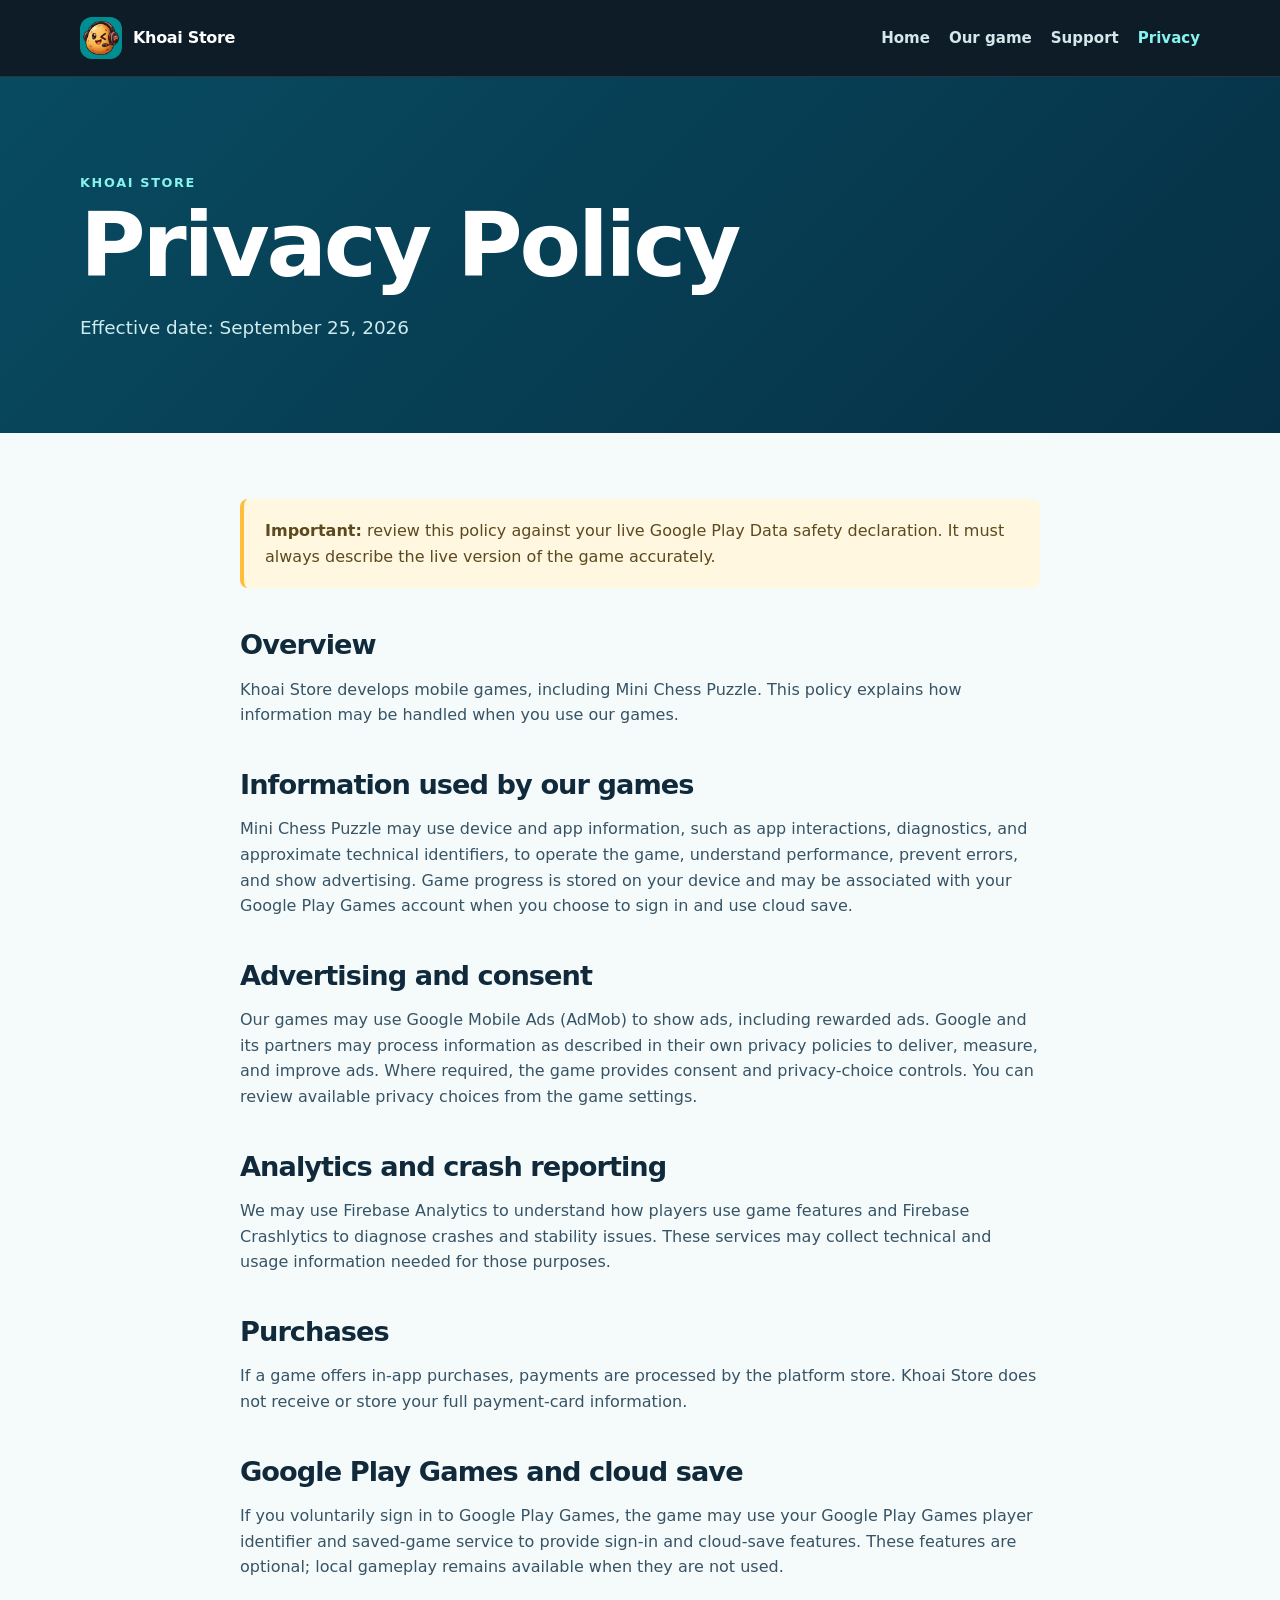
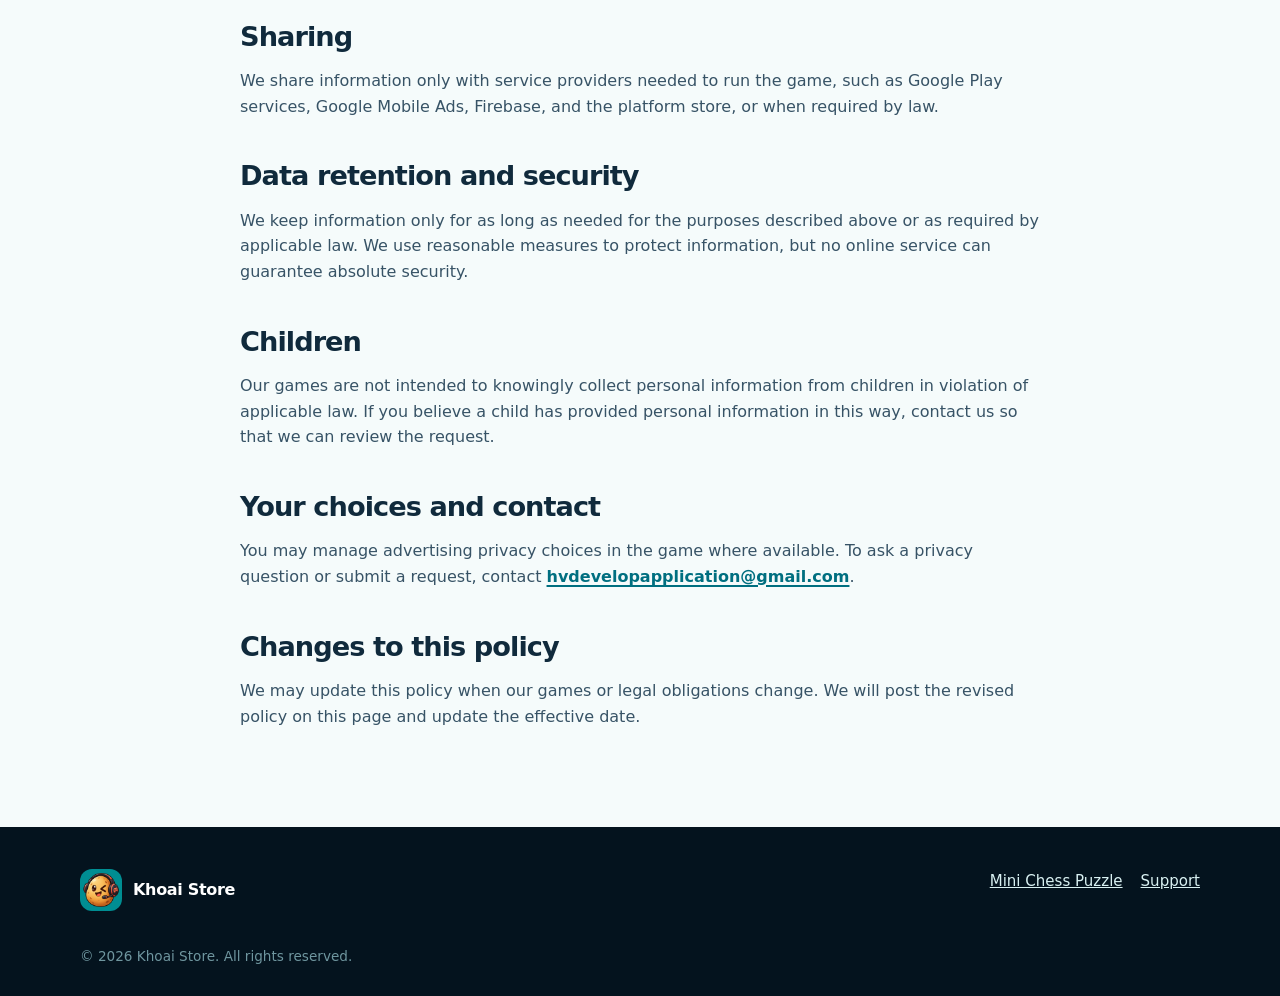
==== privacy-policy.html @ 12cc1ac7 "Publish Khoai Store website" ====
<!doctype html>
<html lang="en">
  <head>
    <meta charset="utf-8" /><meta name="viewport" content="width=device-width, initial-scale=1" />
    <meta name="description" content="Khoai Store privacy policy." /><title>Privacy Policy — Khoai Store</title>
    <link rel="icon" type="image/png" href="4888d496-108e-4d5f-9622-6b7479f78114.png" /><link rel="stylesheet" href="styles.css" />
  </head>
  <body>
    <header class="site-header"><nav class="nav shell" aria-label="Main navigation"><a class="brand" href="index.html"><img src="4888d496-108e-4d5f-9622-6b7479f78114.png" alt="Khoai Store" />Khoai Store</a><div class="nav-links"><a href="index.html">Home</a><a href="apps/mini-chess-puzzle.html">Our game</a><a href="support.html">Support</a><a href="privacy-policy.html" aria-current="page">Privacy</a></div></nav></header>
    <main><section class="page-hero"><div class="shell"><span class="eyebrow">Khoai Store</span><h1>Privacy Policy</h1><p>Effective date: September 25, 2026</p></div></section><article class="content"><div class="notice"><strong>Important:</strong> review this policy against your live Google Play Data safety declaration. It must always describe the live version of the game accurately.</div><h2>Overview</h2><p>Khoai Store develops mobile games, including Mini Chess Puzzle. This policy explains how information may be handled when you use our games.</p><h2>Information used by our games</h2><p>Mini Chess Puzzle may use device and app information, such as app interactions, diagnostics, and approximate technical identifiers, to operate the game, understand performance, prevent errors, and show advertising. Game progress is stored on your device and may be associated with your Google Play Games account when you choose to sign in and use cloud save.</p><h2>Advertising and consent</h2><p>Our games may use Google Mobile Ads (AdMob) to show ads, including rewarded ads. Google and its partners may process information as described in their own privacy policies to deliver, measure, and improve ads. Where required, the game provides consent and privacy-choice controls. You can review available privacy choices from the game settings.</p><h2>Analytics and crash reporting</h2><p>We may use Firebase Analytics to understand how players use game features and Firebase Crashlytics to diagnose crashes and stability issues. These services may collect technical and usage information needed for those purposes.</p><h2>Purchases</h2><p>If a game offers in-app purchases, payments are processed by the platform store. Khoai Store does not receive or store your full payment-card information.</p><h2>Google Play Games and cloud save</h2><p>If you voluntarily sign in to Google Play Games, the game may use your Google Play Games player identifier and saved-game service to provide sign-in and cloud-save features. These features are optional; local gameplay remains available when they are not used.</p><h2>Sharing</h2><p>We share information only with service providers needed to run the game, such as Google Play services, Google Mobile Ads, Firebase, and the platform store, or when required by law.</p><h2>Data retention and security</h2><p>We keep information only for as long as needed for the purposes described above or as required by applicable law. We use reasonable measures to protect information, but no online service can guarantee absolute security.</p><h2>Children</h2><p>Our games are not intended to knowingly collect personal information from children in violation of applicable law. If you believe a child has provided personal information in this way, contact us so that we can review the request.</p><h2>Your choices and contact</h2><p>You may manage advertising privacy choices in the game where available. To ask a privacy question or submit a request, contact <a class="text-link" href="mailto:hvdevelopapplication@gmail.com">hvdevelopapplication@gmail.com</a>.</p><h2>Changes to this policy</h2><p>We may update this policy when our games or legal obligations change. We will post the revised policy on this page and update the effective date.</p></article></main>
    <footer class="site-footer"><div class="shell"><div class="footer-row"><div><a class="brand" href="index.html"><img src="4888d496-108e-4d5f-9622-6b7479f78114.png" alt="" />Khoai Store</a></div><div class="footer-links"><a href="apps/mini-chess-puzzle.html">Mini Chess Puzzle</a><a href="support.html">Support</a></div></div><p class="copyright">© 2026 Khoai Store. All rights reserved.</p></div></footer>
  </body>
</html>
---- styles.css ----
:root {
  --navy: #071f30;
  --navy-deep: #04131e;
  --teal: #00b6bd;
  --teal-soft: #86f3ee;
  --gold: #ffbd3b;
  --coral: #ff6b58;
  --paper: #f5fbfb;
  --ink: #102a3c;
  --muted: #557083;
  --line: #cde3e4;
  --white: #fff;
  --shadow: 0 16px 40px rgba(4, 30, 45, .14);
}

* { box-sizing: border-box; }
html { scroll-behavior: smooth; }
body { margin: 0; color: var(--ink); background: var(--paper); font-family: Inter, ui-sans-serif, system-ui, -apple-system, BlinkMacSystemFont, "Segoe UI", sans-serif; font-size: 16px; line-height: 1.6; }
a { color: inherit; }
img { display: block; max-width: 100%; }
.shell { width: min(1120px, calc(100% - 40px)); margin: 0 auto; }
.site-header { background: rgba(4, 19, 30, .96); color: var(--white); position: sticky; top: 0; z-index: 10; border-bottom: 1px solid rgba(255,255,255,.11); backdrop-filter: blur(12px); }
.nav { min-height: 76px; display: flex; align-items: center; justify-content: space-between; gap: 22px; }
.brand { display: flex; align-items: center; gap: 11px; color: var(--white); font-weight: 800; text-decoration: none; letter-spacing: -.02em; }
.brand img { width: 42px; height: 42px; border-radius: 12px; }
.nav-links { display: flex; flex-wrap: wrap; gap: 19px; align-items: center; }
.nav-links a { color: #d5e7ea; font-size: .94rem; font-weight: 650; text-decoration: none; }
.nav-links a:hover, .nav-links a[aria-current="page"] { color: var(--teal-soft); }
.hero { min-height: 610px; color: var(--white); background: linear-gradient(90deg, rgba(4,19,30,.9) 0%, rgba(4,19,30,.6) 44%, rgba(4,19,30,.05) 80%), url('khoai-store-developer-header-4096x2304.jpg') center / cover; display: grid; align-items: end; }
.hero-content { padding: 90px 0 84px; max-width: 660px; }
.eyebrow { color: var(--teal-soft); text-transform: uppercase; letter-spacing: .13em; font-weight: 800; font-size: .8rem; }
h1, h2, h3 { line-height: 1.12; letter-spacing: -.035em; margin: 0; }
h1 { font-size: clamp(3rem, 7vw, 5.6rem); }
h2 { font-size: clamp(2rem, 4vw, 3.1rem); }
h3 { font-size: 1.25rem; }
.hero p { font-size: clamp(1.1rem, 2vw, 1.28rem); margin: 22px 0 30px; max-width: 590px; color: #ecf9fa; }
.button { display: inline-flex; align-items: center; justify-content: center; border-radius: 999px; padding: 13px 20px; background: var(--gold); color: #1d2732; text-decoration: none; font-weight: 800; box-shadow: 0 8px 20px rgba(0,0,0,.2); }
.button:hover { transform: translateY(-2px); }
.button.secondary { background: transparent; color: var(--white); box-shadow: inset 0 0 0 1px rgba(255,255,255,.58); margin-left: 10px; }
.section { padding: 84px 0; }
.section-head { display: flex; gap: 24px; justify-content: space-between; align-items: end; margin-bottom: 34px; }
.section-head p { max-width: 480px; color: var(--muted); margin: 0; }
.app-card { overflow: hidden; display: grid; grid-template-columns: .93fr 1.07fr; background: var(--white); border: 1px solid var(--line); border-radius: 24px; box-shadow: var(--shadow); }
.app-art { min-height: 315px; background: linear-gradient(135deg, #005a72, #009ba5); display: grid; place-items: center; padding: 40px; }
.app-art img { width: min(250px, 70%); filter: drop-shadow(0 18px 16px rgba(0,0,0,.28)); border-radius: 25%; }
.app-info { padding: 46px; display: flex; flex-direction: column; align-items: flex-start; justify-content: center; }
.app-info p { color: var(--muted); max-width: 500px; }
.text-link { color: #006f80; font-weight: 800; text-decoration-thickness: 2px; text-underline-offset: 3px; }
.feature-grid { display: grid; grid-template-columns: repeat(3, 1fr); gap: 20px; }
.feature { padding: 25px; background: #eaf7f7; border-radius: 18px; border: 1px solid #d4eeee; }
.feature p { margin-bottom: 0; color: var(--muted); }
.cta-band { background: var(--navy); color: var(--white); padding: 66px 0; }
.cta-band .shell { display: flex; align-items: center; justify-content: space-between; gap: 30px; }
.cta-band p { color: #c0d6dd; max-width: 560px; margin-bottom: 0; }
.page-hero { color: var(--white); background: linear-gradient(135deg, #084b61, #063045); padding: 92px 0 72px; }
.page-hero p { max-width: 680px; color: #cfebed; font-size: 1.15rem; }
.content { width: min(800px, calc(100% - 40px)); margin: 0 auto; padding: 66px 0 82px; }
.content h2 { font-size: 1.7rem; margin: 42px 0 12px; }
.content h3 { margin: 26px 0 8px; }
.content p, .content li { color: #375366; }
.content li { margin: 7px 0; }
.notice { padding: 19px 21px; border-left: 4px solid var(--gold); border-radius: 8px; background: #fff7df; color: #5d491e; }
.app-page-card { display: grid; grid-template-columns: 200px 1fr; gap: 34px; padding: 36px; border: 1px solid var(--line); background: var(--white); border-radius: 22px; box-shadow: var(--shadow); }
.app-page-card img { border-radius: 22%; }
.site-footer { color: #bed5da; background: var(--navy-deep); padding: 42px 0 28px; }
.footer-row { display: flex; justify-content: space-between; align-items: start; gap: 32px; }
.footer-row p { color: #9ebac0; margin: 9px 0 0; max-width: 470px; }
.footer-links { display: flex; gap: 18px; flex-wrap: wrap; }
.footer-links a { color: #d9f1f2; font-size: .94rem; }
.copyright { color: #6f969f; font-size: .85rem; margin: 35px 0 0; }

@media (max-width: 700px) {
  .shell { width: min(100% - 30px, 1120px); }
  .nav { padding: 12px 0; align-items: start; }
  .nav-links { justify-content: flex-end; gap: 10px 15px; }
  .hero { min-height: 570px; background-position: 62% center; }
  .hero-content { padding: 70px 0 58px; }
  .button.secondary { margin: 12px 0 0; }
  .section { padding: 58px 0; }
  .section-head, .cta-band .shell, .footer-row { display: block; }
  .section-head p { margin-top: 15px; }
  .app-card, .app-page-card { grid-template-columns: 1fr; }
  .app-art { min-height: 235px; }
  .app-info, .app-page-card { padding: 29px; }
  .feature-grid { grid-template-columns: 1fr; }
  .cta-band .button { margin-top: 24px; }
  .footer-links { margin-top: 26px; }
}
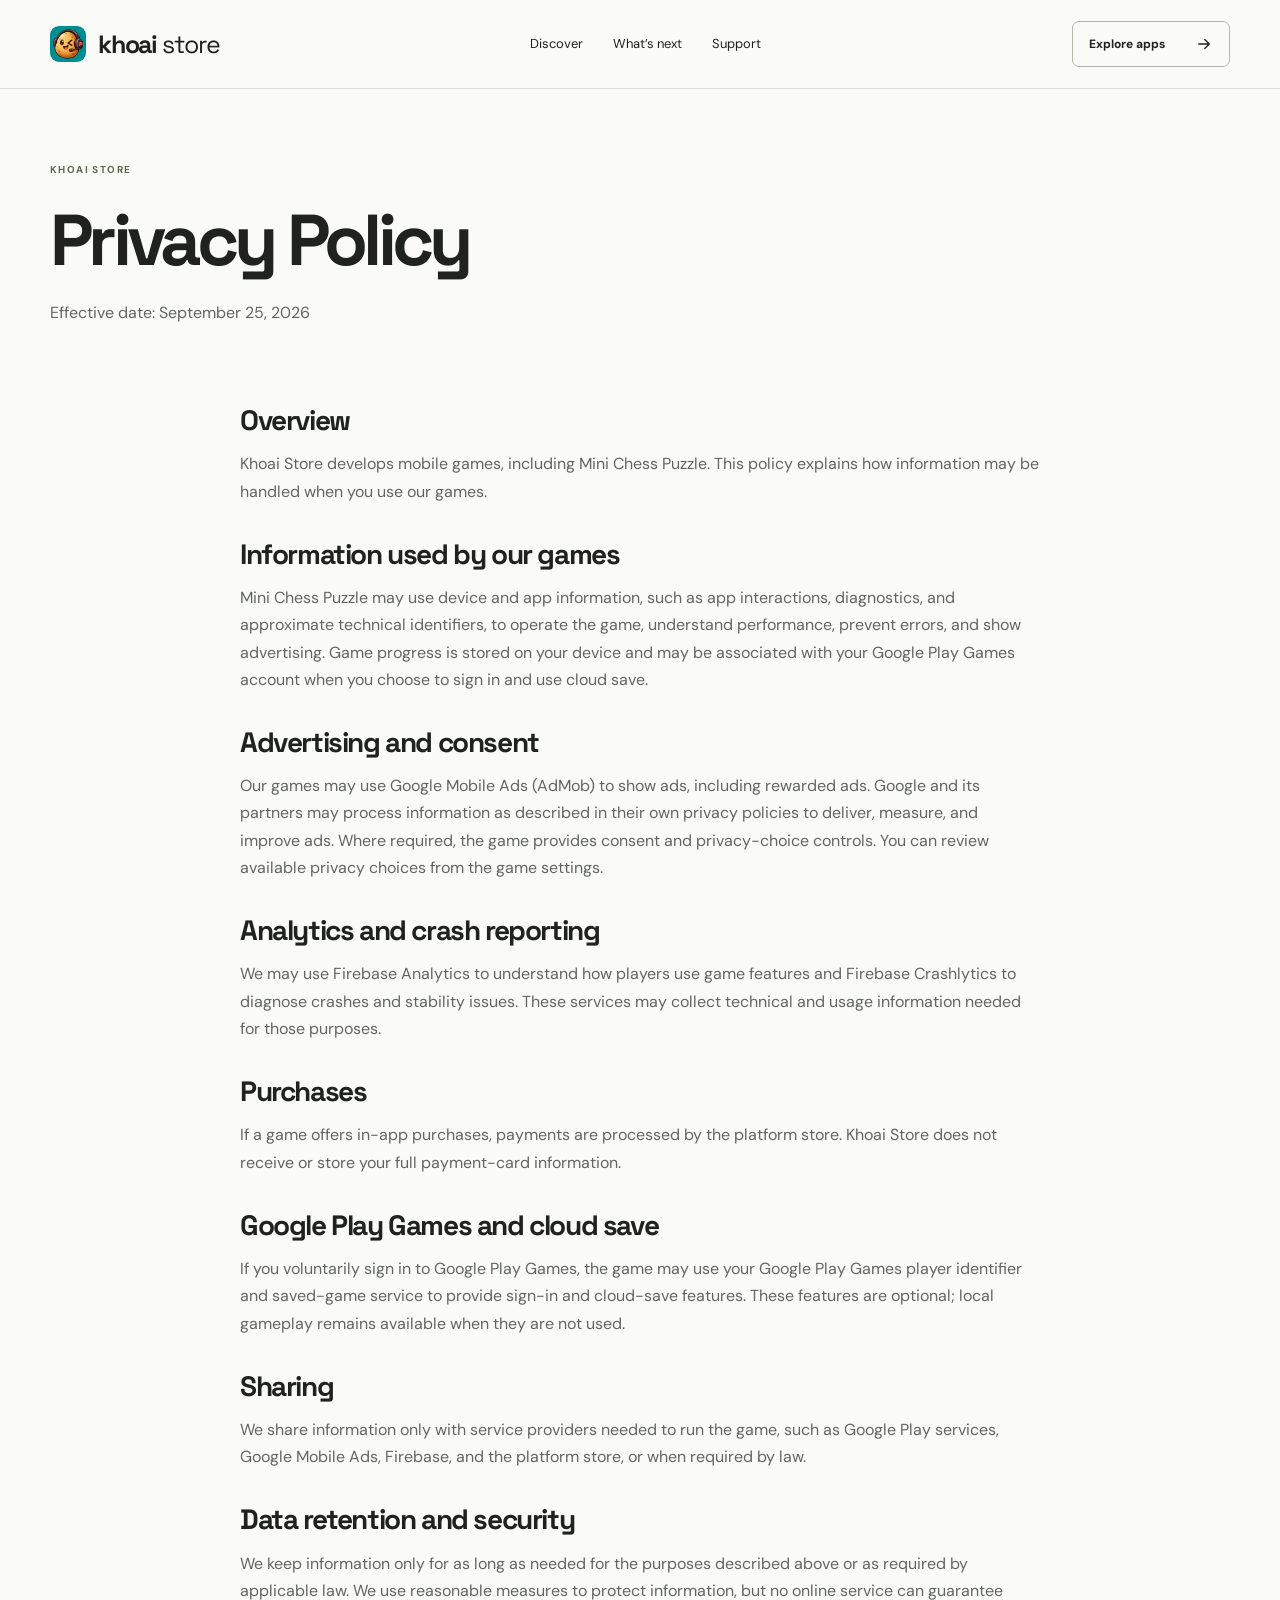
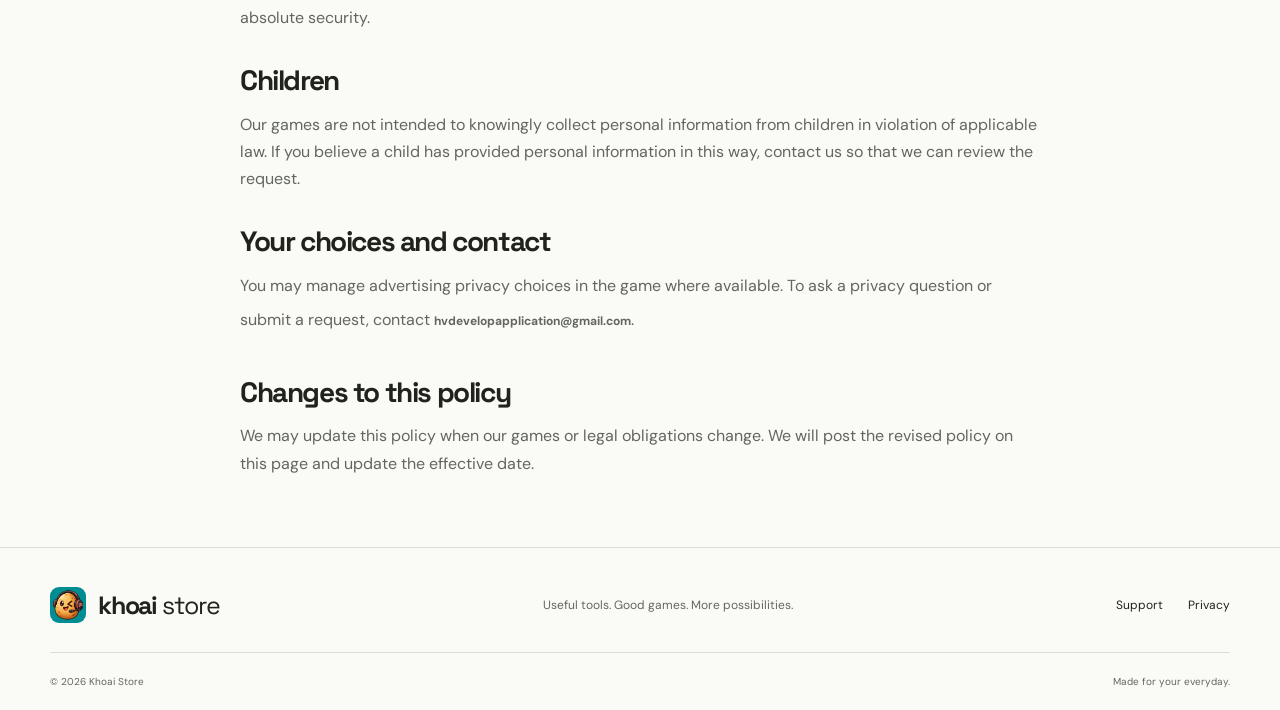
==== commit e86519d5: "feat: publish redesigned storefront and AR Drawing showcase" ====
--- a/privacy-policy.html
+++ b/privacy-policy.html
@@ -1,13 +1 @@
-<!doctype html>
-<html lang="en">
-  <head>
-    <meta charset="utf-8" /><meta name="viewport" content="width=device-width, initial-scale=1" />
-    <meta name="description" content="Khoai Store privacy policy." /><title>Privacy Policy — Khoai Store</title>
-    <link rel="icon" type="image/png" href="4888d496-108e-4d5f-9622-6b7479f78114.png" /><link rel="stylesheet" href="styles.css" />
-  </head>
-  <body>
-    <header class="site-header"><nav class="nav shell" aria-label="Main navigation"><a class="brand" href="index.html"><img src="4888d496-108e-4d5f-9622-6b7479f78114.png" alt="Khoai Store" />Khoai Store</a><div class="nav-links"><a href="index.html">Home</a><a href="apps/mini-chess-puzzle.html">Our game</a><a href="support.html">Support</a><a href="privacy-policy.html" aria-current="page">Privacy</a></div></nav></header>
-    <main><section class="page-hero"><div class="shell"><span class="eyebrow">Khoai Store</span><h1>Privacy Policy</h1><p>Effective date: September 25, 2026</p></div></section><article class="content"><div class="notice"><strong>Important:</strong> review this policy against your live Google Play Data safety declaration. It must always describe the live version of the game accurately.</div><h2>Overview</h2><p>Khoai Store develops mobile games, including Mini Chess Puzzle. This policy explains how information may be handled when you use our games.</p><h2>Information used by our games</h2><p>Mini Chess Puzzle may use device and app information, such as app interactions, diagnostics, and approximate technical identifiers, to operate the game, understand performance, prevent errors, and show advertising. Game progress is stored on your device and may be associated with your Google Play Games account when you choose to sign in and use cloud save.</p><h2>Advertising and consent</h2><p>Our games may use Google Mobile Ads (AdMob) to show ads, including rewarded ads. Google and its partners may process information as described in their own privacy policies to deliver, measure, and improve ads. Where required, the game provides consent and privacy-choice controls. You can review available privacy choices from the game settings.</p><h2>Analytics and crash reporting</h2><p>We may use Firebase Analytics to understand how players use game features and Firebase Crashlytics to diagnose crashes and stability issues. These services may collect technical and usage information needed for those purposes.</p><h2>Purchases</h2><p>If a game offers in-app purchases, payments are processed by the platform store. Khoai Store does not receive or store your full payment-card information.</p><h2>Google Play Games and cloud save</h2><p>If you voluntarily sign in to Google Play Games, the game may use your Google Play Games player identifier and saved-game service to provide sign-in and cloud-save features. These features are optional; local gameplay remains available when they are not used.</p><h2>Sharing</h2><p>We share information only with service providers needed to run the game, such as Google Play services, Google Mobile Ads, Firebase, and the platform store, or when required by law.</p><h2>Data retention and security</h2><p>We keep information only for as long as needed for the purposes described above or as required by applicable law. We use reasonable measures to protect information, but no online service can guarantee absolute security.</p><h2>Children</h2><p>Our games are not intended to knowingly collect personal information from children in violation of applicable law. If you believe a child has provided personal information in this way, contact us so that we can review the request.</p><h2>Your choices and contact</h2><p>You may manage advertising privacy choices in the game where available. To ask a privacy question or submit a request, contact <a class="text-link" href="mailto:hvdevelopapplication@gmail.com">hvdevelopapplication@gmail.com</a>.</p><h2>Changes to this policy</h2><p>We may update this policy when our games or legal obligations change. We will post the revised policy on this page and update the effective date.</p></article></main>
-    <footer class="site-footer"><div class="shell"><div class="footer-row"><div><a class="brand" href="index.html"><img src="4888d496-108e-4d5f-9622-6b7479f78114.png" alt="" />Khoai Store</a></div><div class="footer-links"><a href="apps/mini-chess-puzzle.html">Mini Chess Puzzle</a><a href="support.html">Support</a></div></div><p class="copyright">© 2026 Khoai Store. All rights reserved.</p></div></footer>
-  </body>
-</html>
+<!doctype html><html lang="en"><head><meta charset="utf-8"><meta name="viewport" content="width=device-width,initial-scale=1"><title>Privacy Policy — Khoai Store</title><link rel="preconnect" href="https://fonts.googleapis.com"><link href="https://fonts.googleapis.com/css2?family=DM+Sans:wght@400;500;600;700&family=Space+Grotesk:wght@400;500;600;700&display=swap" rel="stylesheet"><link rel="stylesheet" href="store.css"><script src="store.js" defer></script><meta name="description" content="Khoai Store privacy policy for its mobile games including Mini Chess Puzzle."><meta name="theme-color" content="#fafbf7"><link rel="icon" type="image/png" href="4888d496-108e-4d5f-9622-6b7479f78114.png"></head><body><header><nav class="shell"><a class="brand" href="index.html"><img class="brand-logo" src="4888d496-108e-4d5f-9622-6b7479f78114.png" width="36" height="36" alt="">khoai<span class="brand-light">store</span></a><div class="nav-links"><a href="index.html#apps">Discover</a><a href="index.html#next">What’s next</a><a href="support.html" >Support</a></div><a class="nav-action" href="index.html#apps">Explore apps <svg viewBox="0 0 24 24" fill="none" stroke="currentColor" stroke-width="1.7" stroke-linecap="round" stroke-linejoin="round" aria-hidden="true"><path d="M5 12h14m-6-6 6 6-6 6"/></svg></a></nav></header><main><section class="page-intro shell"><span class="eyebrow">KHOAI STORE</span><h1>Privacy Policy</h1><p>Effective date: September 25, 2026</p></section><article class="shell policy-body"><h2>Overview</h2><p>Khoai Store develops mobile games, including Mini Chess Puzzle. This policy explains how information may be handled when you use our games.</p><h2>Information used by our games</h2><p>Mini Chess Puzzle may use device and app information, such as app interactions, diagnostics, and approximate technical identifiers, to operate the game, understand performance, prevent errors, and show advertising. Game progress is stored on your device and may be associated with your Google Play Games account when you choose to sign in and use cloud save.</p><h2>Advertising and consent</h2><p>Our games may use Google Mobile Ads (AdMob) to show ads, including rewarded ads. Google and its partners may process information as described in their own privacy policies to deliver, measure, and improve ads. Where required, the game provides consent and privacy-choice controls. You can review available privacy choices from the game settings.</p><h2>Analytics and crash reporting</h2><p>We may use Firebase Analytics to understand how players use game features and Firebase Crashlytics to diagnose crashes and stability issues. These services may collect technical and usage information needed for those purposes.</p><h2>Purchases</h2><p>If a game offers in-app purchases, payments are processed by the platform store. Khoai Store does not receive or store your full payment-card information.</p><h2>Google Play Games and cloud save</h2><p>If you voluntarily sign in to Google Play Games, the game may use your Google Play Games player identifier and saved-game service to provide sign-in and cloud-save features. These features are optional; local gameplay remains available when they are not used.</p><h2>Sharing</h2><p>We share information only with service providers needed to run the game, such as Google Play services, Google Mobile Ads, Firebase, and the platform store, or when required by law.</p><h2>Data retention and security</h2><p>We keep information only for as long as needed for the purposes described above or as required by applicable law. We use reasonable measures to protect information, but no online service can guarantee absolute security.</p><h2>Children</h2><p>Our games are not intended to knowingly collect personal information from children in violation of applicable law. If you believe a child has provided personal information in this way, contact us so that we can review the request.</p><h2>Your choices and contact</h2><p>You may manage advertising privacy choices in the game where available. To ask a privacy question or submit a request, contact <a class="text-link" href="mailto:hvdevelopapplication@gmail.com">hvdevelopapplication@gmail.com</a>.</p><h2>Changes to this policy</h2><p>We may update this policy when our games or legal obligations change. We will post the revised policy on this page and update the effective date.</p></article></main><footer><div class="shell"><div class="footer-top"><a class="brand" href="index.html"><img class="brand-logo" src="4888d496-108e-4d5f-9622-6b7479f78114.png" width="36" height="36" alt="">khoai<span class="brand-light">store</span></a><p>Useful tools. Good games. More possibilities.</p><div><a href="support.html">Support</a><a href="privacy.html">Privacy</a></div></div><div class="footer-bottom"><span>© 2026 Khoai Store</span><span>Made for your everyday.</span></div></div></footer></body></html>
--- a/store.css
+++ b/store.css
@@ -0,0 +1,19 @@
+:root{--ink:#20221e;--muted:#62665f;--line:#dadfd4;--paper:#fafbf7;--lime:#d6ee78;--purple:#ede8f9}*{box-sizing:border-box}html{scroll-behavior:smooth;scroll-padding-top:100px}body{margin:0;background:var(--paper);color:var(--ink);font:16px/1.7 'DM Sans',sans-serif}h1,h2,h3,p{margin:0}h1,h2,h3,.brand{font-family:'Space Grotesk',sans-serif;letter-spacing:-.05em;line-height:1.05}h1,h2{text-wrap:balance}a{color:inherit}img{display:block;max-width:100%;height:auto}svg{width:24px;height:24px;flex-shrink:0}button,a{touch-action:manipulation}a:focus-visible,button:focus-visible,summary:focus-visible{outline:3px solid #6248ac;outline-offset:5px}a,button{transition:background .18s,color .18s,border-color .18s}button{cursor:pointer;font:inherit}a{text-decoration:none}.shell{width:min(1180px,calc(100% - 64px));margin-inline:auto}.preview-bar{background:var(--ink);color:#e8eadf;text-align:center;font-size:11px;letter-spacing:.03em;padding:7px 15px}.preview-bar span{margin:0 12px}header{background:var(--paper);border-bottom:1px solid var(--line);position:sticky;top:0;z-index:5}nav{height:88px;display:flex;align-items:center;justify-content:space-between;gap:25px}.brand{display:flex;align-items:center;font-weight:700;font-size:25px;gap:5px;white-space:nowrap}.brand-light{font-weight:400}.brand-mark{display:grid;place-items:center;width:36px;height:36px;border-radius:9px;background:var(--lime);margin-right:7px}.brand-mark svg{width:27px;height:27px}.nav-links{display:flex;align-items:center;gap:30px;font-size:13px}.nav-links a{display:inline-flex;align-items:center;min-height:44px}.nav-links a:hover,.text-link:hover{color:#5c427a}.nav-action{display:flex;align-items:center;gap:30px;border:1px solid #b2b8aa;border-radius:7px;padding:10px 16px;min-height:44px;font-size:12px;font-weight:700}.nav-action svg{width:18px}.hero{display:grid;grid-template-columns:1.1fr 1fr;align-items:center;gap:72px;padding-block:65px 75px}.eyebrow{font-size:10px;font-weight:700;letter-spacing:.14em;color:#5c6650}.hero h1{font-size:clamp(65px,6.5vw,92px);margin:24px 0;letter-spacing:-.075em;line-height:.98}.lime-dot{color:#789738}.hero-intro>p{font-size:18px;color:var(--muted);line-height:1.65;margin-bottom:30px}.button{display:inline-flex;align-items:center;justify-content:center;gap:30px;min-height:51px;border-radius:7px;padding:12px 20px;font-size:13px;font-weight:700}.button svg{width:19px}.dark{background:var(--ink);color:white}.dark:hover{background:#46523c}.hero-meta{display:flex;gap:25px;margin-top:38px;color:var(--muted);font-size:9px;letter-spacing:.1em}.hero-composition{display:grid;gap:13px}.creative-tile{background:var(--lime);border-radius:16px;padding:20px 23px}.tile-label{display:flex;justify-content:space-between;align-items:center;font-size:8px;letter-spacing:.12em;font-weight:700}.drawing-demo{position:relative;width:80%;margin:8px auto 0}.drawing-demo>svg{width:100%;height:210px;fill:none;stroke:#354329;stroke-width:3;stroke-linecap:round;stroke-linejoin:round}.drawing-cursor{position:absolute;right:8px;top:70px;border:1px solid #879952;background:#fafbf7;border-radius:8px;padding:8px;transform:rotate(-15deg)}.tile-bottom{display:flex;align-items:center;justify-content:space-between;font-size:12px;font-weight:500}.tile-bottom>a{display:grid;place-items:center;border:1px solid #99ac63;border-radius:50%;width:36px;height:36px}.mini-tiles{display:grid;grid-template-columns:1fr 1fr;gap:13px}.mini-tiles>a{border-radius:14px;padding:19px 20px;min-height:190px;position:relative;overflow:hidden}.chess-tile{background:#e9e7df}.music-tile{background:var(--purple)}.mini-tiles strong{font-family:'Space Grotesk',sans-serif;line-height:1.1;letter-spacing:-.04em;font-size:24px;position:relative;display:block;margin-top:55px}.chess-symbol{position:absolute;right:15px;top:48px;color:#7a7b6b}.chess-symbol svg{width:55px;height:55px;transform:rotate(-18deg)}.music-tile>.wave-art{position:absolute;width:230px;height:110px;right:-15px;top:35px;color:#a497cc;transform:rotate(-14deg)}.catalog{padding-block:40px 85px}.section-head{display:flex;justify-content:space-between;align-items:end;gap:30px}.section-head h2{font-size:45px;margin-top:16px}.section-head>p{font-size:13px;color:var(--muted)}.toolbar{display:flex;justify-content:space-between;align-items:center;margin:30px 0 26px;border-bottom:1px solid var(--line);padding-bottom:17px}.filters{display:flex;gap:7px}.filters button{border:1px solid transparent;background:transparent;padding:10px 17px;border-radius:6px;min-height:44px;font-size:12px}.filters button span{font-size:9px;margin-left:12px;color:var(--muted)}.filters button.selected{border-color:var(--line);background:white}.filters button:hover{background:#eff2e9}#count{font-size:11px;color:var(--muted)}.app-grid{display:grid;grid-template-columns:1fr 1fr;gap:32px}[hidden]{display:none!important}.app-visual{display:grid;grid-template-columns:42% 1fr;gap:35px;align-items:center;padding:32px;border-radius:13px;overflow:hidden;min-height:278px}.app-visual.tools{background:#edf0e1}.app-visual.games{background:#e7eaf3}.app-visual img{aspect-ratio:1;border-radius:24%;object-fit:cover}.app-visual>div>span{font-size:8px;letter-spacing:.1em;font-weight:700;color:var(--muted)}.app-visual strong{display:block;font-family:'Space Grotesk';font-size:34px;line-height:1.05;letter-spacing:-.05em;margin:15px 0 20px}.app-visual svg{width:22px}.app-title{display:flex;gap:12px;align-items:center;justify-content:space-between;margin-top:24px}.app-title h3{font-size:24px}.app-title>span{font-size:10px;color:var(--muted)}.app-card>p{font-size:14px;color:var(--muted);margin:13px 0 12px}.text-link{display:inline-flex;align-items:center;gap:20px;min-height:44px;font-size:12px;font-weight:700}.text-link svg{width:18px}.next{display:grid;grid-template-columns:1fr 1fr;border-radius:18px;overflow:hidden;background:var(--purple)}.next-copy{padding:45px 48px}.pill{display:inline-block;border:1px solid #c6bddc;border-radius:4px;padding:5px 8px;font-size:8px;letter-spacing:.08em;font-weight:700;color:#5c4d80}.next h2{font-size:48px;margin-top:24px}.next-copy>p{font-size:13px;color:#655c78;max-width:340px;margin-top:20px}.next-name{display:flex;align-items:center;gap:12px;margin-top:28px;font-weight:700}.next-name>svg{width:43px;height:43px;border:1px solid #c6bddc;border-radius:10px;padding:8px}.next-name small{display:block;font-size:10px;font-weight:400;color:#655c78}.next-art{position:relative;display:flex;flex-direction:column;justify-content:center;overflow:hidden;border-left:1px solid #d3cae5;padding:35px;background:#e4dbf4;color:#6d569e}.next-art>.wave-art{width:100%;height:240px;transform:rotate(-15deg)}.sound-bars{display:flex;align-items:center;justify-content:center;gap:12px;height:120px}.sound-bars i{display:block;width:9px;border-radius:8px;height:var(--h);background:#a18bbf}.next-art>span{text-align:center;font-size:9px;letter-spacing:.17em;margin-top:18px}.values{padding-block:85px}.values>div{display:grid;grid-template-columns:1fr 1fr;gap:70px;align-items:center;margin-top:17px}.values h2{font-size:48px}.values p{max-width:440px;font-size:15px;color:var(--muted)}.help{background:#e9eedd;border:1px solid #dbe3cc;border-radius:14px;padding:38px 42px;display:flex;align-items:center;justify-content:space-between;gap:30px;margin-bottom:75px}.help h2{font-size:40px;margin:12px 0}.help p{font-size:13px;color:var(--muted)}footer{border-top:1px solid var(--line);padding-top:35px}.footer-top{display:flex;align-items:center;justify-content:space-between;gap:25px}.footer-top>p{font-size:12px;color:var(--muted)}.footer-top>div{display:flex;gap:25px;font-size:12px}.footer-top>div a{min-height:44px;display:flex;align-items:center}.footer-bottom{margin-top:25px;padding-block:20px;border-top:1px solid var(--line);display:flex;justify-content:space-between;font-size:10px;color:var(--muted)}.page-intro{padding-block:65px 45px}.page-intro h1{font-size:72px;margin-top:22px;letter-spacing:-.065em}.page-intro p{color:var(--muted);margin-top:20px}.support-grid{display:grid;grid-template-columns:1.4fr 1fr;gap:65px;align-items:start;padding-bottom:80px}.support-main>h2,.privacy-content>h2{font-size:29px;margin:22px 0}details{border-bottom:1px solid var(--line)}summary{cursor:pointer;min-height:56px;padding:16px 24px 16px 0;font-weight:500;font-size:15px}details p{padding-bottom:20px;font-size:14px;color:var(--muted)}details p a,.privacy-content>p a{text-decoration:underline;text-underline-offset:4px}.contact-card{padding:32px;border:1px solid var(--line);border-radius:14px;background:#eef2e6}.contact-card>svg{width:35px;height:35px;margin-bottom:20px}.contact-card h2{font-size:32px}.contact-card p{font-size:14px;color:var(--muted);margin-top:15px}.email{overflow-wrap:anywhere;word-break:normal;display:block;padding-block:16px;font-size:13px}.contact-card .button{margin-block:10px}.contact-card p.small{font-size:11px}.privacy-content{max-width:850px;padding-bottom:70px}.review-note{display:flex;align-items:start;gap:16px;border:1px solid #d9ca9d;background:#faf1d9;padding:23px;border-radius:10px;margin-bottom:36px}.review-note p{font-size:13px;margin-top:8px;color:#655b3c}.policy-list{display:grid;gap:12px;margin:25px 0 40px}.policy-list>a{display:flex;align-items:center;gap:20px;padding:22px;border:1px solid var(--line);border-radius:12px}.policy-list img{border-radius:15px;width:56px;height:56px;object-fit:cover}.policy-list span{flex:1;min-width:0}.policy-list strong{display:block;font-size:16px}.policy-list small{display:block;color:var(--muted);font-size:12px;margin-top:4px}.privacy-content>p{color:var(--muted);font-size:15px}.policy-body{max-width:800px;padding-bottom:70px}.policy-body h2{font-size:28px;margin:35px 0 15px}.policy-body p{color:var(--muted)}.notice{background:#faf1d9;padding:20px;border:1px solid #d9ca9d;border-radius:10px;font-size:14px}.detail{display:grid;grid-template-columns:320px 1fr;gap:65px;align-items:center;padding-bottom:90px}.detail>img{border-radius:25%;width:320px}.detail h2{font-size:37px}.detail ul{padding-left:20px;color:var(--muted);margin:25px 0}.detail-links{display:flex;gap:30px;font-size:13px;margin-top:25px;text-decoration:underline;text-underline-offset:4px}
+@media(max-width:950px){.hero{gap:35px}.hero h1{font-size:73px}.app-visual{padding:25px;gap:22px;min-height:240px}.app-visual strong{font-size:29px}.next-copy{padding:35px}.next h2{font-size:40px}.support-grid{gap:30px}.footer-top>p{display:none}}
+@media(max-width:680px){.shell{width:calc(100% - 36px)}.preview-bar{font-size:9px;padding-block:6px}nav{height:70px;gap:15px}.brand{font-size:22px}.brand-mark{width:30px;height:30px}.brand-mark svg{width:23px;height:23px}.nav-action{display:none}.nav-links{gap:14px;font-size:11px}.nav-links a:nth-child(2){display:none}.hero{grid-template-columns:1fr;gap:35px;padding-block:44px}.hero h1{font-size:72px}.hero-intro>p{font-size:17px}.hero-meta{margin-top:28px;font-size:8px;gap:18px}.hero-composition{max-width:470px;width:100%}.drawing-demo>svg{height:185px}.mini-tiles>a{padding:16px;min-height:175px}.mini-tiles strong{font-size:23px}.catalog{padding-block:30px 55px}.section-head{display:block}.section-head h2{font-size:37px}.section-head>p{margin-top:18px}.toolbar{margin-top:24px}.filters button{padding:9px 12px;font-size:11px}.filters button span{margin-left:6px}.app-grid{grid-template-columns:1fr;gap:32px}.app-visual{min-height:245px;padding:26px;gap:25px}.app-visual strong{font-size:31px}.app-title h3{font-size:23px}.next{grid-template-columns:1fr}.next-copy{padding:32px 25px}.next h2{font-size:42px}.next-art{border-left:0;border-top:1px solid #d3cae5;padding:22px}.next-art>.wave-art{height:155px}.sound-bars{height:90px;transform:scale(.8)}.values{padding-block:55px}.values>div{grid-template-columns:1fr;gap:25px}.values h2{font-size:42px}.help{padding:28px;display:block;margin-bottom:50px}.help h2{font-size:36px}.help .button{margin-top:23px}.footer-top{flex-wrap:wrap;gap:20px}.footer-top>div{gap:20px}.footer-bottom{font-size:9px;gap:15px}.page-intro{padding-block:45px 30px}.page-intro h1{font-size:52px}.page-intro>p{font-size:15px}.support-grid{grid-template-columns:1fr;gap:35px;padding-bottom:55px}.contact-card{padding:25px}.policy-list>a{padding:17px;gap:13px}.policy-list small{font-size:11px}.policy-list strong{font-size:14px}.review-note{padding:18px;gap:12px}.review-note strong{font-size:14px}.detail{grid-template-columns:1fr;gap:30px;padding-bottom:60px}.detail>img{width:190px}.detail h2{font-size:33px}}
+@media(prefers-reduced-motion:reduce){html{scroll-behavior:auto}*,*::before,*::after{transition:none!important;animation:none!important}}
+/* AR Drawing product story */
+.ar-hero{display:grid;grid-template-columns:1.1fr 1fr;gap:70px;align-items:center;padding-block:45px 55px}.ar-back{display:inline-flex;min-height:44px;align-items:center;font-size:12px;color:var(--muted);margin-bottom:22px}.ar-app-heading{display:flex;gap:14px;align-items:center;margin-bottom:22px}.ar-app-heading img{border-radius:15px;width:56px;height:56px}.ar-platform{display:block;color:var(--muted);font-size:9px;letter-spacing:.08em;margin-top:6px}.ar-hero h1{font-size:clamp(52px,5.3vw,76px);letter-spacing:-.065em}.ar-hero>div>p{font-size:17px;color:var(--muted);max-width:440px;margin-top:22px;line-height:1.7}.ar-actions{display:flex;align-items:center;gap:22px;flex-wrap:wrap;margin-top:28px}.ar-hero-tags{display:flex;gap:9px;flex-wrap:wrap;margin-top:25px}.ar-hero-tags span{border:1px solid var(--line);border-radius:5px;padding:5px 9px;font-size:10px}.ar-hero-image{margin:0;background:var(--lime);border-radius:16px;overflow:hidden}.ar-hero-image>img{width:100%;height:355px;object-fit:cover;object-position:center 51%}.ar-hero-image figcaption{padding:24px 30px}.ar-hero-image figcaption>span{font-size:8px;letter-spacing:.1em;font-weight:700}.ar-hero-image strong{display:block;font:500 30px/1.12 'Space Grotesk';letter-spacing:-.04em;margin-top:12px}.ar-section-nav{display:flex;gap:30px;flex-wrap:wrap;border-block:1px solid var(--line);padding-block:11px}.ar-section-nav a{display:flex;align-items:center;min-height:44px;font-size:12px}.ar-section-nav a:hover{color:#6248ac}.ar-section{padding-block:65px}.ar-section .section-head h2,.ar-lessons .section-head h2{font-size:40px}.ar-modes{display:grid;grid-template-columns:1fr 1fr;gap:25px;margin-top:32px}.ar-mode{border:1px solid var(--line);border-radius:15px;overflow:hidden}.ar-mode-image{position:relative;background:#e7eadc}.ar-mode-image>img{height:330px;width:100%;object-fit:cover;object-position:center 53%}.ar-mode-image>span{position:absolute;left:17px;top:17px;background:var(--paper);border:1px solid var(--line);border-radius:5px;padding:6px 10px;font-size:9px;letter-spacing:.08em;font-weight:700}.ar-mode-copy{padding:27px 29px}.ar-mode h3{font-size:28px}.ar-mode p{font-size:15px;color:var(--muted);margin-top:15px}.ar-mode ul{padding-left:18px;font-size:13px;color:var(--muted);margin:18px 0}.ar-mode li{margin-bottom:7px}.ar-tip{display:block;border-top:1px solid var(--line);padding-top:15px;font-size:12px;color:#586344}.ar-lessons{padding-block:60px;background:#eef1e6;border-block:1px solid var(--line)}.ar-lesson-grid{display:grid;grid-template-columns:repeat(3,1fr);gap:24px;margin-top:30px}.ar-lesson-grid figure{margin:0;background:var(--paper);border:1px solid var(--line);border-radius:12px;overflow:hidden}.ar-lesson-grid img{width:100%;aspect-ratio:1.35;object-fit:contain;padding:18px}.ar-lesson-grid figcaption{padding:16px 19px;display:flex;justify-content:space-between;gap:12px;border-top:1px solid var(--line);align-items:center;font-size:13px}.ar-lesson-grid figcaption span{font-size:10px;color:var(--muted)}.ar-lesson-note{display:grid;grid-template-columns:1fr 2fr;gap:30px;border-top:1px solid #d4dac8;padding-top:24px;margin-top:28px}.ar-lesson-note strong{font:500 23px/1.15 'Space Grotesk';letter-spacing:-.04em}.ar-lesson-note p{font-size:14px;color:var(--muted)}.ar-feature-grid{display:grid;grid-template-columns:repeat(3,1fr);gap:24px;margin-top:32px}.ar-feature-grid article{border:1px solid var(--line);border-radius:12px;padding:26px}.ar-feature-icon{display:flex;align-items:center;justify-content:space-between;margin-bottom:27px}.ar-feature-icon>svg{width:36px;height:36px;padding:6px;background:var(--purple);border-radius:7px}.ar-feature-icon>span{font-size:10px;color:var(--muted)}.ar-feature-grid h3{font-size:23px;line-height:1.15}.ar-feature-grid p{font-size:14px;color:var(--muted);margin-top:14px}.ar-start{display:grid;grid-template-columns:1fr 1fr;gap:60px;padding:40px;background:var(--purple);border-radius:15px}.ar-start h2{font-size:40px;margin:20px 0}.ar-start>div>p{font-size:14px;color:var(--muted)}.ar-start ol{list-style:none;padding:0;margin:0;display:grid;gap:25px}.ar-start li{display:flex;gap:18px}.ar-start li>span{font-size:10px;color:#65537d;padding-top:3px}.ar-start h3{font-size:21px}.ar-start li p{font-size:14px;color:var(--muted);margin-top:9px}.ar-faq{display:grid;grid-template-columns:1fr 1.4fr;gap:70px}.ar-faq h2{font-size:42px;margin:18px 0}.ar-faq summary{font-size:15px}.ar-download{margin-top:5px}.ar-faq details p a{text-decoration:underline;text-underline-offset:4px}
+@media(max-width:950px){.ar-hero{gap:35px}.ar-hero h1{font-size:58px}.ar-hero-image>img{height:300px}.ar-hero-image figcaption{padding:20px}.ar-hero-image strong{font-size:26px}.ar-lesson-grid figcaption{display:block}.ar-lesson-grid figcaption span{display:block;margin-top:5px}.ar-feature-grid{gap:15px}.ar-feature-grid article{padding:21px}.ar-start{gap:35px}}
+@media(max-width:680px){.ar-hero{grid-template-columns:1fr;gap:30px;padding-block:25px 35px}.ar-back{margin-bottom:15px}.ar-hero h1{font-size:55px}.ar-hero>div>p{font-size:16px}.ar-hero-image>img{height:300px}.ar-hero-image figcaption{padding:23px}.ar-hero-image strong{font-size:29px}.ar-section-nav{gap:0 22px;padding-block:7px}.ar-section-nav a{font-size:11px}.ar-section{padding-block:45px}.ar-section .section-head h2,.ar-lessons .section-head h2{font-size:34px}.ar-modes{grid-template-columns:1fr;gap:23px;margin-top:25px}.ar-mode-image>img{height:300px}.ar-mode-copy{padding:24px}.ar-mode h3{font-size:26px}.ar-lessons{padding-block:45px}.ar-lesson-grid{gap:12px;grid-template-columns:1fr}.ar-lesson-grid figure{display:grid;grid-template-columns:110px 1fr;align-items:center}.ar-lesson-grid img{aspect-ratio:1;padding:10px}.ar-lesson-grid figcaption{border-top:0;padding:17px}.ar-lesson-note{grid-template-columns:1fr;gap:14px}.ar-feature-grid{grid-template-columns:1fr;gap:16px;margin-top:25px}.ar-feature-grid article{padding:25px}.ar-feature-icon{margin-bottom:18px}.ar-start{grid-template-columns:1fr;padding:27px;gap:28px}.ar-start h2{font-size:33px}.ar-faq{grid-template-columns:1fr;gap:15px}.ar-faq h2{font-size:35px}.ar-download .button{width:100%;font-size:12px;gap:15px}.ar-actions .button{font-size:12px;gap:16px}}
+/* Learning, reference library, and personal collection */
+.studio-lessons{background:#eef1e6;border-block:1px solid var(--line);padding-block:64px}.studio-lessons h2,.studio-templates h2{font-size:43px}.studio-lesson-demo{display:grid;grid-template-columns:1fr 1.1fr;margin-top:32px;background:var(--paper);border:1px solid #d4dccc;border-radius:16px;overflow:hidden}.studio-demo-copy{padding:38px}.studio-tag{font-size:10px;letter-spacing:.1em;color:#5c6650;font-weight:700}.studio-demo-copy h3{font-size:36px;margin:20px 0}.studio-demo-copy>p{font-size:15px;color:var(--muted)}.studio-demo-meta{display:flex;gap:9px;flex-wrap:wrap;margin-top:20px}.studio-demo-meta span{font-size:11px;border:1px solid var(--line);padding:4px 10px;border-radius:4px}.studio-demo-buttons{display:flex;align-items:center;gap:18px;margin-top:27px}.studio-demo-buttons button{width:44px;height:44px;border-radius:50%;border:1px solid #bdc8b0;background:white;color:var(--ink);font-size:21px}.studio-demo-buttons button:hover:not(:disabled){background:var(--lime)}.studio-demo-buttons button:disabled{opacity:.4;cursor:default}.studio-demo-buttons>span{font-size:13px;font-weight:500;min-width:85px;text-align:center}.studio-range-label{display:block;font-size:12px;color:var(--muted);margin-top:20px}#lesson-step{display:block;accent-color:#536c30;width:100%;height:44px;cursor:pointer;margin:0}.studio-demo-art{margin:0;border-left:1px solid var(--line);padding:25px;background:#fff;display:flex;flex-direction:column;justify-content:center;align-items:center;min-width:0}.studio-demo-art img{width:100%;max-height:380px;aspect-ratio:1;object-fit:contain}.studio-demo-art figcaption{font-size:11px;color:var(--muted);padding-top:15px}.studio-shelf-heading{display:flex;align-items:center;justify-content:space-between;gap:20px;margin:36px 0 20px}.studio-shelf-heading h3{font-size:26px}.studio-shelf-heading>span{font-size:11px;color:var(--muted)}.studio-lesson-shelf{display:grid;grid-template-columns:repeat(3,1fr);gap:18px}.studio-lesson-shelf>article{border:1px solid #d7decd;border-radius:12px;background:var(--paper);overflow:hidden;min-width:0}.studio-lesson-shelf img{width:100%;aspect-ratio:1.5;object-fit:contain;background:white;padding:13px}.studio-lesson-shelf article>div{padding:15px 19px 18px;border-top:1px solid var(--line);position:relative}.studio-lesson-shelf article>div>span{font-size:10px;color:var(--muted)}.studio-lesson-shelf h4{font-family:'Space Grotesk';font-size:19px;letter-spacing:-.035em;line-height:1.2;margin:6px 0 12px;padding-right:20px}.studio-lesson-shelf small{display:inline-block;border:1px solid #cfdbc3;border-radius:4px;padding:2px 8px;font-size:10px;color:#4c633c;background:#eef4e6}.studio-lesson-shelf small.level-medium{background:#f5efdf;color:#786037;border-color:#e6d8b5}.studio-lesson-shelf small.level-hard{background:#f1e8f7;color:#755585;border-color:#dfcfe9}.studio-content-note{font-size:12px;color:var(--muted);margin-top:22px}.studio-template-toolbar{display:flex;align-items:center;justify-content:space-between;gap:15px;border-bottom:1px solid var(--line);padding-bottom:18px;margin:30px 0 25px}.studio-filters{display:flex;flex-wrap:wrap;gap:8px}.studio-filters button{border:1px solid transparent;border-radius:6px;background:transparent;min-height:44px;font-size:12px;padding:10px 14px}.studio-filters button.active{border-color:#b3c39b;background:#edf2e5}.studio-filters button:hover{background:#e9eede}#template-count{font-size:12px;color:var(--muted);white-space:nowrap}.studio-template-grid{display:grid;grid-template-columns:repeat(3,1fr);gap:28px 23px}.studio-template-grid>article{min-width:0}.studio-template-art{border:1px solid var(--line);background:white;border-radius:12px;padding:20px}.studio-template-art img{width:100%;aspect-ratio:1.3;object-fit:contain}.studio-template-grid h3{font-size:23px;margin-top:16px}.studio-template-grid p{font-size:13px;color:var(--muted);margin-top:8px}.studio-import{display:flex;gap:22px;align-items:center;padding:25px;border:1px solid #d4cce3;background:#f1edf8;border-radius:12px;margin-top:32px}.studio-import-icon{width:48px;height:48px;display:grid;place-items:center;border:1px solid #d4cce3;border-radius:10px;flex-shrink:0}.studio-import h3{font-size:24px}.studio-import p{font-size:13px;color:var(--muted);max-width:540px;margin-top:8px}.studio-import>span{font-size:9px;letter-spacing:.08em;margin-left:auto;white-space:nowrap;color:#6b5c7e}.studio-library{background:#ece8f4;border-block:1px solid #ddd5e9;padding-block:65px}.studio-library-grid{display:grid;grid-template-columns:1.1fr 1fr;gap:75px;align-items:center}.studio-library h2{font-size:46px;margin-top:20px}.studio-library-grid>div>p{font-size:15px;max-width:460px;margin-top:20px;color:var(--muted)}.studio-library-benefits{list-style:none;padding:0;margin:27px 0 0;display:grid;gap:20px}.studio-library-benefits li{display:flex;align-items:start;gap:17px}.studio-library-benefits li>span{font-size:10px;padding-top:3px;color:#766284}.studio-library-benefits h3{font-size:22px}.studio-library-benefits p{font-size:14px;color:var(--muted);max-width:395px;margin-top:7px}.studio-library-grid>div>p.studio-content-note{font-size:11px}.studio-library-demo{padding:27px;border:1px solid #d3c8e2;border-radius:16px;background:var(--paper);min-width:0}.studio-library-top{display:flex;justify-content:space-between;align-items:center;gap:12px}.studio-library-top>span:first-child{font-size:9px;letter-spacing:.13em;font-weight:700}.studio-library-top>span:last-child{font-size:9px;border:1px solid var(--line);border-radius:4px;padding:4px 7px;color:var(--muted)}.studio-library-demo>h3{font-size:28px;line-height:1.12;margin-top:22px}.studio-library-tabs{display:flex;gap:10px;border-bottom:1px solid var(--line);margin-top:25px;padding-bottom:12px}.studio-library-tabs button{min-height:44px;font-size:13px;padding:9px 15px;border:1px solid transparent;border-radius:6px;background:transparent}.studio-library-tabs button[aria-selected=true]{background:#e7dfef;border-color:#d4c6e2}.studio-library-images{display:grid;grid-template-columns:1fr 1fr;gap:12px;margin-top:19px}.studio-library-images img{background:white;border:1px solid var(--line);border-radius:9px;padding:12px;aspect-ratio:1.15;object-fit:contain;width:100%}.studio-library-demo [role=tabpanel]>p{font-size:14px;margin-top:19px;color:var(--muted)}.studio-library-demo [role=tabpanel] small{font-size:10px;display:block}.studio-album-example{margin:19px 0 0}.studio-album-example img{width:100%;height:270px;object-fit:cover;object-position:center 52%;border-radius:9px}.studio-album-example figcaption{font-size:14px;margin-top:17px}.studio-album-example small{color:var(--muted);margin-top:6px}
+@media(max-width:950px){.studio-demo-copy{padding:28px}.studio-demo-copy h3{font-size:31px}.studio-library-grid{gap:35px}.studio-library h2{font-size:39px}.studio-import>span{display:none}.studio-lesson-shelf h4{font-size:18px}.studio-library-demo{padding:22px}}
+@media(max-width:680px){.studio-lessons,.studio-library{padding-block:45px}.studio-lessons h2,.studio-templates h2{font-size:35px}.studio-lesson-demo{grid-template-columns:1fr;margin-top:25px}.studio-demo-copy{padding:25px}.studio-demo-copy h3{font-size:33px}.studio-demo-art{border-left:0;border-top:1px solid var(--line);padding:20px}.studio-demo-art img{max-height:280px}.studio-shelf-heading{display:block;margin-top:27px}.studio-shelf-heading h3{font-size:25px;margin-bottom:10px}.studio-lesson-shelf{grid-template-columns:1fr 1fr;gap:12px}.studio-lesson-shelf article>div{padding:12px}.studio-lesson-shelf h4{font-size:17px;padding-right:0}.studio-lesson-shelf img{aspect-ratio:1.1;padding:10px}.studio-lesson-shelf article>div>span{font-size:9px}.studio-template-toolbar{align-items:start;gap:8px;flex-direction:column}.studio-filters{gap:4px}.studio-filters button{font-size:11px;padding:9px 11px}.studio-template-grid{grid-template-columns:1fr 1fr;gap:22px 13px}.studio-template-art{padding:10px}.studio-template-art img{aspect-ratio:1}.studio-template-grid h3{font-size:20px}.studio-template-grid p{font-size:12px}.studio-import{align-items:start;padding:20px;gap:14px}.studio-import h3{font-size:22px}.studio-import-icon{width:37px;height:37px}.studio-import-icon svg{width:21px;height:21px}.studio-library-grid{grid-template-columns:1fr;gap:30px}.studio-library h2{font-size:39px}.studio-library-demo{padding:24px}.studio-library-demo>h3{font-size:28px}.studio-library-images img{aspect-ratio:1}.studio-content-note{font-size:11px}}
+
+.brand-logo{width:36px;height:36px;object-fit:contain;border-radius:9px;margin-right:7px;flex-shrink:0}
+@media(max-width:680px){.brand-logo{width:30px;height:30px}}
+/* Give each section its own visual story; reserve setup photos for drawing modes. */
+.ar-studio-visual{align-self:center;min-width:0;padding:21px 0 0}.ar-studio-topline{display:flex;align-items:center;justify-content:space-between;gap:18px;padding-bottom:19px;border-bottom:1px solid var(--line)}.ar-studio-topline>span:first-child{font-size:9px;font-weight:700;letter-spacing:.12em}.ar-studio-indicator{font-size:10px;color:var(--muted)}.ar-studio-art{position:relative;display:grid;place-items:center;padding:24px 16px 15px;isolation:isolate}.ar-studio-circle{position:absolute;width:77%;aspect-ratio:1;background:#eef0df;border-radius:50%;z-index:-1}.ar-studio-art>img{width:100%;max-width:410px;height:350px;object-fit:contain}.ar-studio-shortcuts{display:grid;grid-template-columns:repeat(3,1fr);border-top:1px solid var(--line);padding-top:18px;gap:15px}.ar-studio-shortcuts a{display:flex;flex-direction:column;align-items:flex-start;min-height:88px}.ar-studio-shortcuts a>span{font-size:9px;color:#77816c;margin-bottom:8px}.ar-studio-shortcuts strong{font:500 23px/1.1 'Space Grotesk';letter-spacing:-.04em}.ar-studio-shortcuts small{font-size:10px;color:var(--muted);margin-top:7px}.ar-studio-shortcuts a:hover strong{color:#5c427a}.studio-album-preview{display:flex;flex-direction:column;justify-content:center;align-items:center;min-height:365px;padding:27px 17px;text-align:center;background:#f3eff7;border:1px dashed #c8b9d4;border-radius:12px;margin-top:19px}.studio-album-folder{width:170px;height:145px}.studio-album-folder svg{width:100%;height:100%}.studio-album-preview h4{font:500 24px/1.15 'Space Grotesk';letter-spacing:-.035em;margin:19px 0 12px}.studio-album-preview p{font-size:14px;color:var(--muted)}.studio-album-preview>span{font-size:9px;color:#776a80;margin-top:25px;max-width:240px}
+@media(max-width:950px){.ar-studio-indicator{display:none}.ar-studio-art>img{height:310px}.ar-studio-shortcuts{gap:10px}.ar-studio-shortcuts small{font-size:9px}}
+@media(max-width:680px){.ar-studio-visual{padding-top:0}.ar-studio-indicator{display:block;font-size:9px}.ar-studio-art{padding:18px 12px 20px}.ar-studio-art>img{height:290px;max-width:340px}.ar-studio-shortcuts{padding-top:17px}.ar-studio-shortcuts strong{font-size:23px}.ar-studio-shortcuts small{font-size:10px}.studio-album-preview{min-height:330px;padding:25px 14px}.studio-album-preview h4{font-size:23px}}
